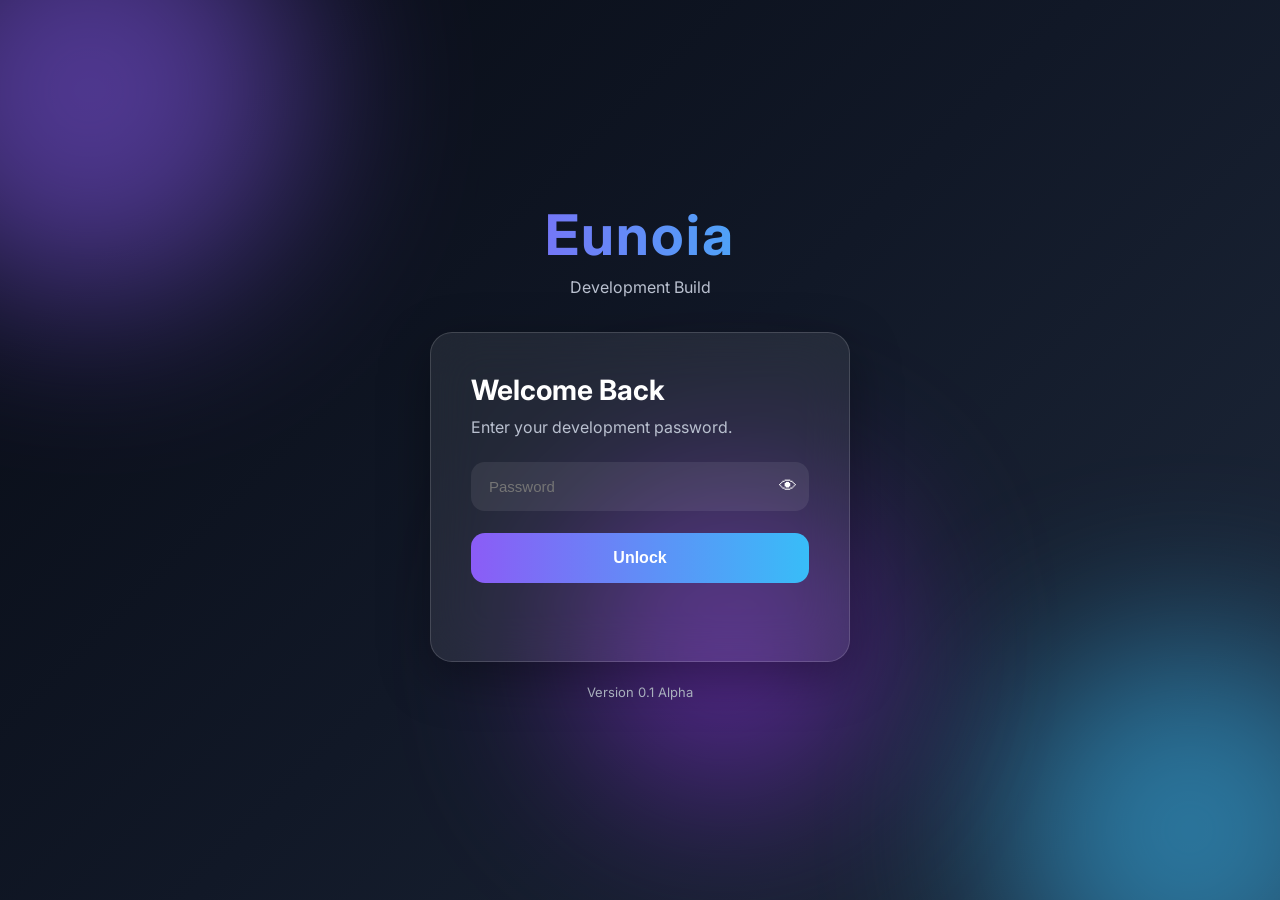
==== dashboard.html @ 5c0fa6fc "Create dashboard.html" ====
<!DOCTYPE html>
<html lang="en">

<head>

    <meta charset="UTF-8">
    <meta name="viewport" content="width=device-width, initial-scale=1.0">

    <title>Eunoia | Dashboard</title>

    <link rel="stylesheet" href="css/style.css">
    <link rel="stylesheet" href="css/dashboard.css">

    <link rel="preconnect" href="https://fonts.googleapis.com">
    <link rel="preconnect" href="https://fonts.gstatic.com" crossorigin>

    <link href="https://fonts.googleapis.com/css2?family=Inter:wght@300;400;500;600;700&display=swap" rel="stylesheet">

</head>

<body class="dashboard-body">

<div class="sidebar">

    <div class="brand">

        <h2>Eunoia</h2>
        <span>v0.1 Alpha</span>

    </div>

    <nav>

        <button class="menu-btn active">
            🏠 Dashboard
        </button>

        <details open>

            <summary>🧠 Wellness</summary>

            <button>Journal</button>
            <button>Mood Tracker</button>
            <button>Reflection</button>

        </details>

        <details>

            <summary>📈 Progress</summary>

            <button>Habits</button>
            <button>Goals</button>
            <button>Streaks</button>
            <button>Insights</button>

        </details>

        <details>

            <summary>🎨 Personalise</summary>

            <button>Themes</button>
            <button>Wallpapers</button>

        </details>

        <details>

            <summary>🛟 Safety</summary>

            <button>Grounding</button>
            <button>Resources</button>

        </details>

    </nav>

    <button id="logoutBtn" class="logout">

        Logout

    </button>

</div>

<div class="content">

    <header>

        <div>

            <h1>Good Evening 👋</h1>

            <p>
                Welcome back to Eunoia.
            </p>

        </div>

    </header>

    <section class="cards">

        <div class="card">

            <h3>😊 Today's Mood</h3>

            <h2>Calm</h2>

            <p>No mood logged today.</p>

        </div>

        <div class="card">

            <h3>📝 Journal</h3>

            <h2>0 Entries</h2>

            <p>Create your first journal entry.</p>

        </div>

        <div class="card">

            <h3>🎯 Goals</h3>

            <h2>0 Active</h2>

            <p>Add your first goal.</p>

        </div>

        <div class="card">

            <h3>🔥 Streak</h3>

            <h2>0 Days</h2>

            <p>Start your journey today.</p>

        </div>

    </section>

    <section class="large-card">

        <h2>Welcome to Eunoia</h2>

        <p>

            This dashboard is the foundation of your personal wellbeing workspace.

            Soon you'll be able to:

        </p>

        <ul>

            <li>📝 Write journal entries</li>

            <li>😊 Track moods</li>

            <li>🌱 Build healthy habits</li>

            <li>🎯 Manage goals</li>

            <li>📊 View insights</li>

            <li>⏳ Track streaks</li>

            <li>🎨 Change themes</li>

        </ul>

    </section>

</div>

<script>

if(localStorage.getItem("eunoiaUnlocked")!=="true"){

    window.location="index.html";

}

document.getElementById("logoutBtn").onclick=function(){

    localStorage.removeItem("eunoiaUnlocked");

    window.location="index.html";

}

</script>

</body>
</html>
---- css/style.css ----
/* ========================================
   EUNOIA - STYLE.CSS
   Version 0.1 Alpha
======================================== */

*{
    margin:0;
    padding:0;
    box-sizing:border-box;
}

:root{

    --bg:#070B14;
    --bg2:#111827;

    --card:rgba(255,255,255,0.08);

    --border:rgba(255,255,255,0.15);

    --text:#ffffff;
    --sub:#b9c0cf;

    --primary:#8B5CF6;
    --secondary:#38BDF8;

    --success:#22c55e;
    --danger:#ef4444;

    --radius:22px;

}

body{

    font-family:'Inter',sans-serif;

    background:linear-gradient(135deg,#070B14,#111827,#1E293B);

    color:var(--text);

    min-height:100vh;

    overflow:hidden;

    display:flex;

    justify-content:center;

    align-items:center;

    position:relative;

}

/* ==========================
   Animated Background
========================== */

.background{

    position:absolute;

    width:100%;

    height:100%;

    overflow:hidden;

}

.blob{

    position:absolute;

    border-radius:50%;

    filter:blur(90px);

    opacity:.55;

    animation:float 14s ease-in-out infinite;

}

.blob1{

    width:420px;
    height:420px;

    background:#8B5CF6;

    top:-120px;
    left:-120px;

}

.blob2{

    width:380px;
    height:380px;

    background:#38BDF8;

    bottom:-120px;
    right:-100px;

    animation-delay:3s;

}

.blob3{

    width:300px;
    height:300px;

    background:#9333EA;

    left:45%;

    top:55%;

    animation-delay:6s;

}

@keyframes float{

0%{
transform:translateY(0px) scale(1);
}

50%{
transform:translateY(-35px) scale(1.08);
}

100%{
transform:translateY(0px) scale(1);
}

}

/* ==========================
   Login Layout
========================== */

.login-container{

    width:100%;

    max-width:460px;

    padding:20px;

    position:relative;

    z-index:5;

}

.logo{

    text-align:center;

    margin-bottom:35px;

}

.logo h1{

    font-size:56px;

    font-weight:700;

    letter-spacing:2px;

    background:linear-gradient(
        90deg,
        var(--primary),
        var(--secondary)
    );

    -webkit-background-clip:text;

    -webkit-text-fill-color:transparent;

}

.logo p{

    color:var(--sub);

    margin-top:8px;

}

/* ==========================
   Card
========================== */

.login-card{

    background:var(--card);

    border:1px solid var(--border);

    backdrop-filter:blur(25px);

    border-radius:var(--radius);

    padding:40px;

    box-shadow:
        0 15px 50px rgba(0,0,0,.35);

}

.login-card h2{

    font-size:28px;

    margin-bottom:10px;

}

.subtitle{

    color:var(--sub);

    margin-bottom:25px;

}

/* ==========================
   Input
========================== */

.input-group{

    position:relative;

}

input{

    width:100%;

    padding:16px 55px 16px 18px;

    border:none;

    border-radius:14px;

    background:rgba(255,255,255,.08);

    color:white;

    font-size:15px;

    outline:none;

    transition:.3s;

}

input:focus{

    border:1px solid var(--primary);

    box-shadow:0 0 20px rgba(139,92,246,.35);

}

.toggle-password{

    position:absolute;

    right:12px;

    top:50%;

    transform:translateY(-50%);

    background:none;

    border:none;

    color:white;

    cursor:pointer;

    font-size:18px;

}

/* ==========================
   Unlock Button
========================== */

.unlock-btn{

    width:100%;

    margin-top:22px;

    padding:16px;

    border:none;

    border-radius:14px;

    cursor:pointer;

    font-size:16px;

    font-weight:600;

    color:white;

    background:linear-gradient(
        90deg,
        var(--primary),
        var(--secondary)
    );

    transition:.3s;

}

.unlock-btn:hover{

    transform:translateY(-2px);

    box-shadow:0 10px 30px rgba(56,189,248,.35);

}

/* ==========================
   Footer
========================== */

.footer{

    margin-top:22px;

    text-align:center;

    color:var(--sub);

    font-size:13px;

}

/* ==========================
   Message
========================== */

.message{

    margin-top:16px;

    text-align:center;

    min-height:22px;

    color:#ff9090;

}

/* ==========================
   Responsive
========================== */

@media(max-width:600px){

.login-card{

padding:30px 22px;

}

.logo h1{

font-size:42px;

}

}
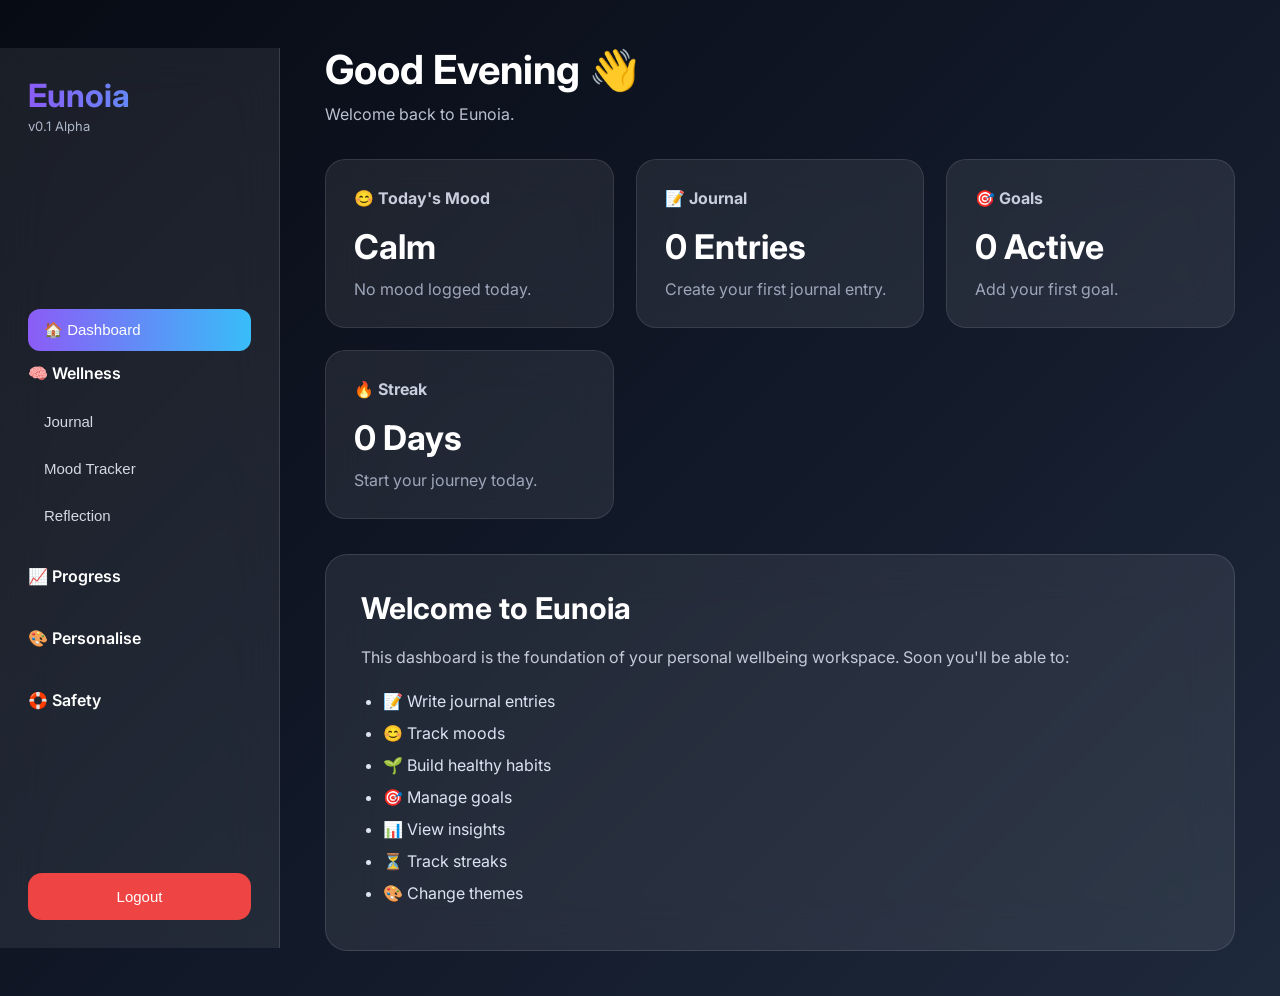
==== commit 8161b06d: "Update dashboard.html" ====
--- a/dashboard.html
+++ b/dashboard.html
@@ -193,7 +193,41 @@
     window.location="index.html";
 
 }
-
+.sidebar nav a{
+
+    display:block;
+
+    padding:12px 14px;
+
+    margin:6px 0;
+
+    border-radius:12px;
+
+    text-decoration:none;
+
+    color:#DCE3F2;
+
+    background:rgba(255,255,255,.05);
+
+    transition:.2s;
+
+}
+
+.sidebar nav a:hover{
+
+    background:rgba(255,255,255,.12);
+
+    transform:translateX(4px);
+
+}
+
+.sidebar nav a.active{
+
+    background:linear-gradient(90deg,#8B5CF6,#38BDF8);
+
+    color:white;
+
+}
 </script>
 
 </body>
--- a/css/dashboard.css
+++ b/css/dashboard.css
@@ -0,0 +1,393 @@
+/* ==========================================
+   EUNOIA
+   Dashboard Styles
+   Version 0.1 Alpha
+========================================== */
+
+.dashboard-body{
+
+    display:flex;
+
+    background:linear-gradient(135deg,#070B14,#111827,#1E293B);
+
+    overflow:hidden;
+
+}
+
+/* ==========================
+   Sidebar
+========================== */
+
+.sidebar{
+
+    width:280px;
+
+    height:100vh;
+
+    background:rgba(255,255,255,.08);
+
+    backdrop-filter:blur(24px);
+
+    border-right:1px solid rgba(255,255,255,.12);
+
+    padding:28px;
+
+    display:flex;
+
+    flex-direction:column;
+
+    justify-content:space-between;
+
+}
+
+.brand h2{
+
+    font-size:32px;
+
+    background:linear-gradient(
+        90deg,
+        #8B5CF6,
+        #38BDF8
+    );
+
+    -webkit-background-clip:text;
+
+    -webkit-text-fill-color:transparent;
+
+}
+
+.brand span{
+
+    color:#AEB7C9;
+
+    font-size:13px;
+
+}
+
+/* ==========================
+   Navigation
+========================== */
+
+nav{
+
+    margin-top:35px;
+
+}
+
+details{
+
+    margin-bottom:18px;
+
+}
+
+summary{
+
+    cursor:pointer;
+
+    color:white;
+
+    font-weight:600;
+
+    list-style:none;
+
+    padding:12px 0;
+
+}
+
+summary::-webkit-details-marker{
+
+    display:none;
+
+}
+
+.menu-btn,
+details button{
+
+    width:100%;
+
+    border:none;
+
+    background:none;
+
+    color:#D6D9E4;
+
+    padding:12px 16px;
+
+    margin-top:6px;
+
+    text-align:left;
+
+    border-radius:12px;
+
+    cursor:pointer;
+
+    transition:.25s;
+
+    font-size:15px;
+
+}
+
+.menu-btn:hover,
+details button:hover{
+
+    background:rgba(255,255,255,.10);
+
+    transform:translateX(6px);
+
+}
+
+.active{
+
+    background:linear-gradient(
+        90deg,
+        #8B5CF6,
+        #38BDF8
+    );
+
+    color:white;
+
+}
+
+/* ==========================
+   Logout
+========================== */
+
+.logout{
+
+    border:none;
+
+    background:#EF4444;
+
+    color:white;
+
+    padding:15px;
+
+    border-radius:14px;
+
+    cursor:pointer;
+
+    transition:.3s;
+
+    font-size:15px;
+
+}
+
+.logout:hover{
+
+    transform:translateY(-3px);
+
+    box-shadow:0 12px 24px rgba(239,68,68,.3);
+
+}
+
+/* ==========================
+   Content
+========================== */
+
+.content{
+
+    flex:1;
+
+    padding:45px;
+
+    overflow-y:auto;
+
+}
+
+header h1{
+
+    font-size:40px;
+
+    margin-bottom:10px;
+
+}
+
+header p{
+
+    color:#B9C0CF;
+
+}
+
+/* ==========================
+   Dashboard Cards
+========================== */
+
+.cards{
+
+    display:grid;
+
+    grid-template-columns:repeat(auto-fit,minmax(220px,1fr));
+
+    gap:22px;
+
+    margin-top:35px;
+
+}
+
+.card{
+
+    background:rgba(255,255,255,.08);
+
+    backdrop-filter:blur(22px);
+
+    border:1px solid rgba(255,255,255,.10);
+
+    border-radius:20px;
+
+    padding:28px;
+
+    transition:.3s;
+
+}
+
+.card:hover{
+
+    transform:translateY(-6px);
+
+    box-shadow:0 18px 35px rgba(0,0,0,.28);
+
+}
+
+.card h3{
+
+    color:#C8CEDD;
+
+    margin-bottom:18px;
+
+    font-size:16px;
+
+}
+
+.card h2{
+
+    font-size:34px;
+
+    margin-bottom:12px;
+
+}
+
+.card p{
+
+    color:#9EA7BA;
+
+}
+
+/* ==========================
+   Large Welcome Card
+========================== */
+
+.large-card{
+
+    margin-top:35px;
+
+    background:rgba(255,255,255,.08);
+
+    backdrop-filter:blur(24px);
+
+    border:1px solid rgba(255,255,255,.12);
+
+    border-radius:22px;
+
+    padding:35px;
+
+}
+
+.large-card h2{
+
+    margin-bottom:18px;
+
+    font-size:30px;
+
+}
+
+.large-card p{
+
+    color:#C4CAD8;
+
+    line-height:1.7;
+
+}
+
+.large-card ul{
+
+    margin-top:20px;
+
+    padding-left:22px;
+
+}
+
+.large-card li{
+
+    margin:12px 0;
+
+    color:#DCE3F2;
+
+}
+
+/* ==========================
+   Scrollbar
+========================== */
+
+::-webkit-scrollbar{
+
+    width:8px;
+
+}
+
+::-webkit-scrollbar-thumb{
+
+    background:#444F63;
+
+    border-radius:999px;
+
+}
+
+/* ==========================
+   Responsive
+========================== */
+
+@media(max-width:1000px){
+
+.sidebar{
+
+    width:220px;
+
+}
+
+.content{
+
+    padding:28px;
+
+}
+
+}
+
+@media(max-width:760px){
+
+.dashboard-body{
+
+    flex-direction:column;
+
+}
+
+.sidebar{
+
+    width:100%;
+
+    height:auto;
+
+}
+
+.cards{
+
+    grid-template-columns:1fr;
+
+}
+
+header h1{
+
+    font-size:30px;
+
+}
+
+}
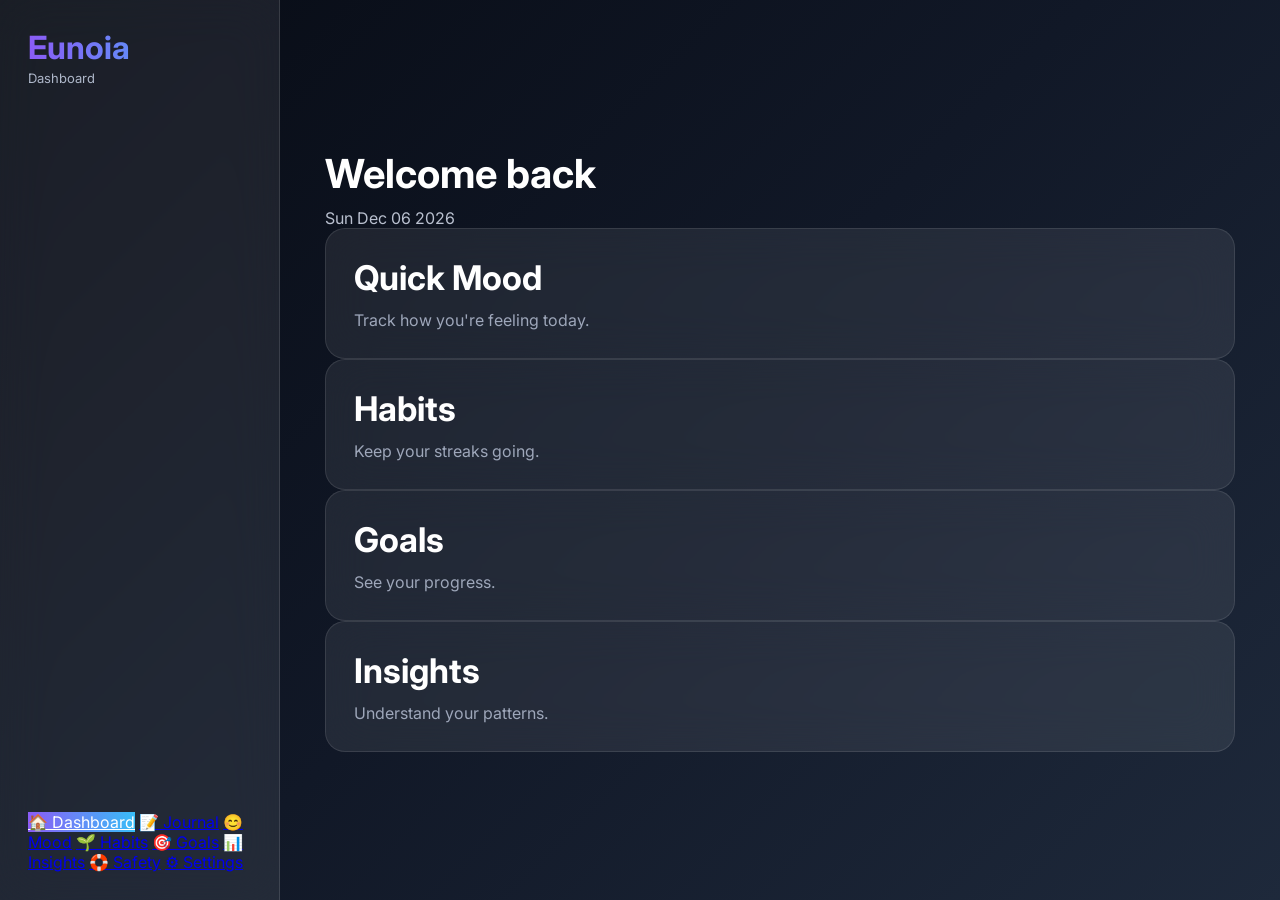
==== commit 1e66eeab: "Update dashboard.html" ====
--- a/dashboard.html
+++ b/dashboard.html
@@ -11,9 +11,6 @@
     <link rel="stylesheet" href="css/style.css">
     <link rel="stylesheet" href="css/dashboard.css">
 
-    <link rel="preconnect" href="https://fonts.googleapis.com">
-    <link rel="preconnect" href="https://fonts.gstatic.com" crossorigin>
-
     <link href="https://fonts.googleapis.com/css2?family=Inter:wght@300;400;500;600;700&display=swap" rel="stylesheet">
 
 </head>
@@ -25,62 +22,22 @@
     <div class="brand">
 
         <h2>Eunoia</h2>
-        <span>v0.1 Alpha</span>
+        <span>Dashboard</span>
 
     </div>
 
-    <nav>
+    <nav class="sidebar-nav">
 
-        <button class="menu-btn active">
-            🏠 Dashboard
-        </button>
-
-        <details open>
-
-            <summary>🧠 Wellness</summary>
-
-            <button>Journal</button>
-            <button>Mood Tracker</button>
-            <button>Reflection</button>
-
-        </details>
-
-        <details>
-
-            <summary>📈 Progress</summary>
-
-            <button>Habits</button>
-            <button>Goals</button>
-            <button>Streaks</button>
-            <button>Insights</button>
-
-        </details>
-
-        <details>
-
-            <summary>🎨 Personalise</summary>
-
-            <button>Themes</button>
-            <button>Wallpapers</button>
-
-        </details>
-
-        <details>
-
-            <summary>🛟 Safety</summary>
-
-            <button>Grounding</button>
-            <button>Resources</button>
-
-        </details>
+        <a class="active" href="dashboard.html">🏠 Dashboard</a>
+        <a href="journal.html">📝 Journal</a>
+        <a href="mood.html">😊 Mood</a>
+        <a href="habits.html">🌱 Habits</a>
+        <a href="goals.html">🎯 Goals</a>
+        <a href="insights.html">📊 Insights</a>
+        <a href="safety.html">🛟 Safety</a>
+        <a href="settings.html">⚙ Settings</a>
 
     </nav>
-
-    <button id="logoutBtn" class="logout">
-
-        Logout
-
-    </button>
 
 </div>
 
@@ -88,147 +45,42 @@
 
     <header>
 
-        <div>
-
-            <h1>Good Evening 👋</h1>
-
-            <p>
-                Welcome back to Eunoia.
-            </p>
-
-        </div>
+        <h1>Welcome back</h1>
+        <p id="currentDate"></p>
 
     </header>
 
-    <section class="cards">
+    <section class="grid">
 
         <div class="card">
-
-            <h3>😊 Today's Mood</h3>
-
-            <h2>Calm</h2>
-
-            <p>No mood logged today.</p>
-
+            <h2>Quick Mood</h2>
+            <p>Track how you're feeling today.</p>
         </div>
 
         <div class="card">
-
-            <h3>📝 Journal</h3>
-
-            <h2>0 Entries</h2>
-
-            <p>Create your first journal entry.</p>
-
+            <h2>Habits</h2>
+            <p>Keep your streaks going.</p>
         </div>
 
         <div class="card">
-
-            <h3>🎯 Goals</h3>
-
-            <h2>0 Active</h2>
-
-            <p>Add your first goal.</p>
-
+            <h2>Goals</h2>
+            <p>See your progress.</p>
         </div>
 
         <div class="card">
-
-            <h3>🔥 Streak</h3>
-
-            <h2>0 Days</h2>
-
-            <p>Start your journey today.</p>
-
+            <h2>Insights</h2>
+            <p>Understand your patterns.</p>
         </div>
-
-    </section>
-
-    <section class="large-card">
-
-        <h2>Welcome to Eunoia</h2>
-
-        <p>
-
-            This dashboard is the foundation of your personal wellbeing workspace.
-
-            Soon you'll be able to:
-
-        </p>
-
-        <ul>
-
-            <li>📝 Write journal entries</li>
-
-            <li>😊 Track moods</li>
-
-            <li>🌱 Build healthy habits</li>
-
-            <li>🎯 Manage goals</li>
-
-            <li>📊 View insights</li>
-
-            <li>⏳ Track streaks</li>
-
-            <li>🎨 Change themes</li>
-
-        </ul>
 
     </section>
 
 </div>
 
 <script>
-
-if(localStorage.getItem("eunoiaUnlocked")!=="true"){
-
-    window.location="index.html";
-
-}
-
-document.getElementById("logoutBtn").onclick=function(){
-
-    localStorage.removeItem("eunoiaUnlocked");
-
-    window.location="index.html";
-
-}
-.sidebar nav a{
-
-    display:block;
-
-    padding:12px 14px;
-
-    margin:6px 0;
-
-    border-radius:12px;
-
-    text-decoration:none;
-
-    color:#DCE3F2;
-
-    background:rgba(255,255,255,.05);
-
-    transition:.2s;
-
-}
-
-.sidebar nav a:hover{
-
-    background:rgba(255,255,255,.12);
-
-    transform:translateX(4px);
-
-}
-
-.sidebar nav a.active{
-
-    background:linear-gradient(90deg,#8B5CF6,#38BDF8);
-
-    color:white;
-
-}
+    document.getElementById("currentDate").textContent =
+        new Date().toDateString();
 </script>
 
 </body>
+
 </html>
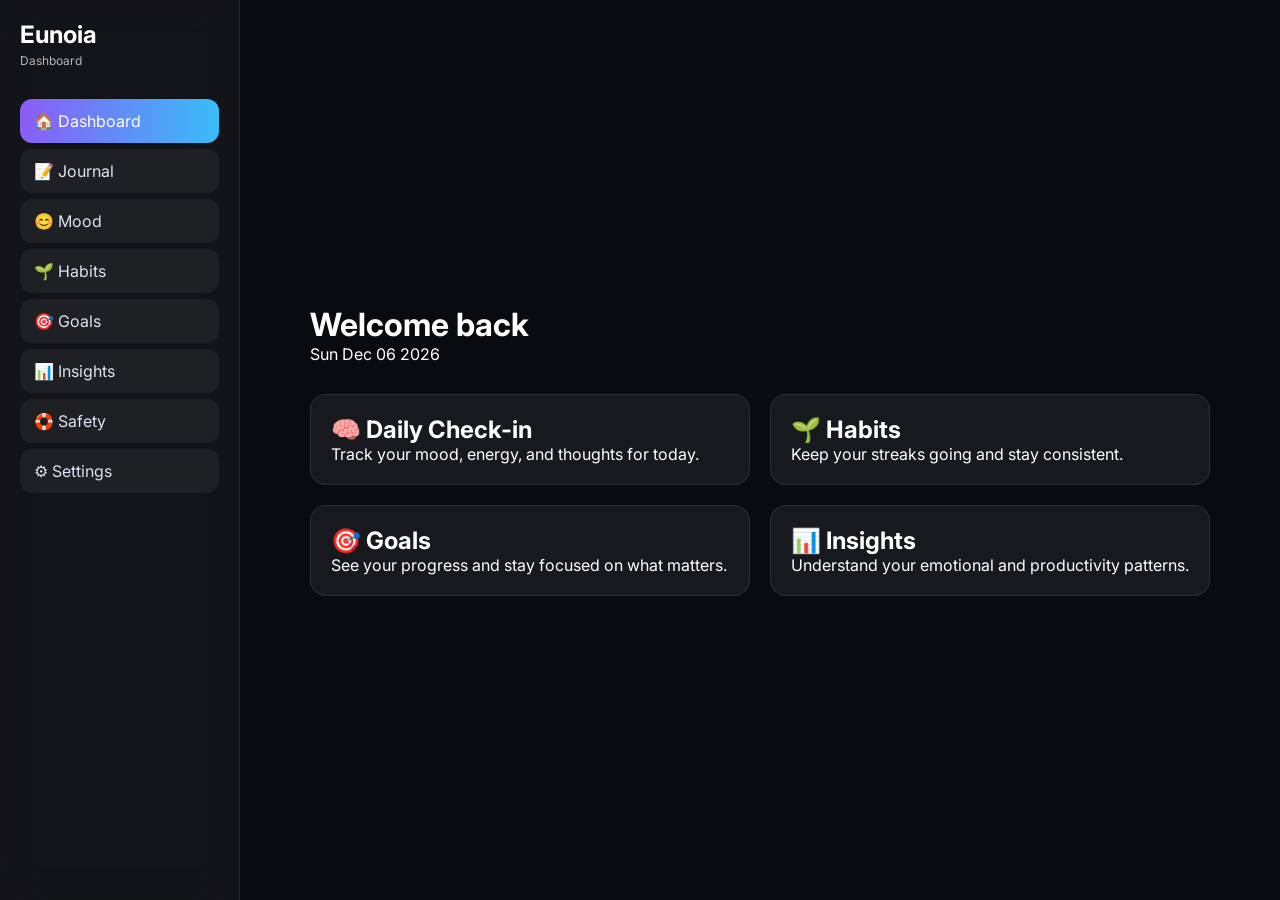
==== commit f9676ead: "Update dashboard.html" ====
--- a/dashboard.html
+++ b/dashboard.html
@@ -16,6 +16,10 @@
 </head>
 
 <body class="dashboard-body">
+
+<!-- ==========================
+     SIDEBAR
+========================== -->
 
 <div class="sidebar">
 
@@ -41,44 +45,71 @@
 
 </div>
 
+<!-- ==========================
+     MAIN CONTENT
+========================== -->
+
 <div class="content">
 
     <header>
 
         <h1>Welcome back</h1>
+
         <p id="currentDate"></p>
 
     </header>
 
+    <!-- ==========================
+         DASHBOARD GRID
+    ========================== -->
+
     <section class="grid">
 
         <div class="card">
-            <h2>Quick Mood</h2>
-            <p>Track how you're feeling today.</p>
+
+            <h2>🧠 Daily Check-in</h2>
+
+            <p>Track your mood, energy, and thoughts for today.</p>
+
         </div>
 
         <div class="card">
-            <h2>Habits</h2>
-            <p>Keep your streaks going.</p>
+
+            <h2>🌱 Habits</h2>
+
+            <p>Keep your streaks going and stay consistent.</p>
+
         </div>
 
         <div class="card">
-            <h2>Goals</h2>
-            <p>See your progress.</p>
+
+            <h2>🎯 Goals</h2>
+
+            <p>See your progress and stay focused on what matters.</p>
+
         </div>
 
         <div class="card">
-            <h2>Insights</h2>
-            <p>Understand your patterns.</p>
+
+            <h2>📊 Insights</h2>
+
+            <p>Understand your emotional and productivity patterns.</p>
+
         </div>
 
     </section>
 
 </div>
 
+<!-- ==========================
+     DATE SCRIPT
+========================== -->
+
 <script>
+
     document.getElementById("currentDate").textContent =
         new Date().toDateString();
+
 </script>
 
 </body>
--- a/css/dashboard.css
+++ b/css/dashboard.css
@@ -1,374 +1,160 @@
 /* ==========================================
-   EUNOIA
-   Dashboard Styles
-   Version 0.1 Alpha
+   EUNOIA DASHBOARD STYLES
 ========================================== */
 
-.dashboard-body{
+body{
 
-    display:flex;
+    margin:0;
 
-    background:linear-gradient(135deg,#070B14,#111827,#1E293B);
+    font-family:Inter, sans-serif;
 
-    overflow:hidden;
+    background:#0a0b10;
+
+    color:#fff;
 
 }
 
 /* ==========================
-   Sidebar
+   SIDEBAR
 ========================== */
 
 .sidebar{
 
-    width:280px;
+    position:fixed;
+
+    left:0;
+
+    top:0;
+
+    width:240px;
 
     height:100vh;
 
-    background:rgba(255,255,255,.08);
+    background:rgba(255,255,255,.04);
 
-    backdrop-filter:blur(24px);
+    backdrop-filter:blur(20px);
 
-    border-right:1px solid rgba(255,255,255,.12);
+    border-right:1px solid rgba(255,255,255,.08);
 
-    padding:28px;
-
-    display:flex;
-
-    flex-direction:column;
-
-    justify-content:space-between;
+    padding:20px;
 
 }
 
 .brand h2{
 
-    font-size:32px;
-
-    background:linear-gradient(
-        90deg,
-        #8B5CF6,
-        #38BDF8
-    );
-
-    -webkit-background-clip:text;
-
-    -webkit-text-fill-color:transparent;
+    margin:0;
 
 }
 
 .brand span{
 
+    font-size:12px;
+
     color:#AEB7C9;
-
-    font-size:13px;
 
 }
 
 /* ==========================
-   Navigation
+   NAVIGATION (FIXED CLICK ISSUE)
 ========================== */
 
-nav{
+.sidebar-nav{
 
-    margin-top:35px;
+    margin-top:30px;
 
 }
 
-details{
+.sidebar-nav a{
 
-    margin-bottom:18px;
+    display:block;
+
+    padding:12px 14px;
+
+    margin:6px 0;
+
+    border-radius:12px;
+
+    text-decoration:none;
+
+    color:#DCE3F2;
+
+    background:rgba(255,255,255,.05);
+
+    transition:.2s;
 
 }
 
-summary{
+.sidebar-nav a:hover{
 
-    cursor:pointer;
+    background:rgba(255,255,255,.12);
 
-    color:white;
-
-    font-weight:600;
-
-    list-style:none;
-
-    padding:12px 0;
+    transform:translateX(4px);
 
 }
 
-summary::-webkit-details-marker{
+.sidebar-nav a.active{
 
-    display:none;
-
-}
-
-.menu-btn,
-details button{
-
-    width:100%;
-
-    border:none;
-
-    background:none;
-
-    color:#D6D9E4;
-
-    padding:12px 16px;
-
-    margin-top:6px;
-
-    text-align:left;
-
-    border-radius:12px;
-
-    cursor:pointer;
-
-    transition:.25s;
-
-    font-size:15px;
-
-}
-
-.menu-btn:hover,
-details button:hover{
-
-    background:rgba(255,255,255,.10);
-
-    transform:translateX(6px);
-
-}
-
-.active{
-
-    background:linear-gradient(
-        90deg,
-        #8B5CF6,
-        #38BDF8
-    );
+    background:linear-gradient(90deg,#8B5CF6,#38BDF8);
 
     color:white;
 
 }
 
 /* ==========================
-   Logout
+   CONTENT AREA
 ========================== */
 
-.logout{
+.content{
 
-    border:none;
+    margin-left:240px;
 
-    background:#EF4444;
-
-    color:white;
-
-    padding:15px;
-
-    border-radius:14px;
-
-    cursor:pointer;
-
-    transition:.3s;
-
-    font-size:15px;
-
-}
-
-.logout:hover{
-
-    transform:translateY(-3px);
-
-    box-shadow:0 12px 24px rgba(239,68,68,.3);
+    padding:30px;
 
 }
 
 /* ==========================
-   Content
+   GRID CARDS
 ========================== */
 
-.content{
-
-    flex:1;
-
-    padding:45px;
-
-    overflow-y:auto;
-
-}
-
-header h1{
-
-    font-size:40px;
-
-    margin-bottom:10px;
-
-}
-
-header p{
-
-    color:#B9C0CF;
-
-}
-
-/* ==========================
-   Dashboard Cards
-========================== */
-
-.cards{
+.grid{
 
     display:grid;
 
-    grid-template-columns:repeat(auto-fit,minmax(220px,1fr));
+    grid-template-columns:repeat(2,1fr);
 
-    gap:22px;
+    gap:20px;
 
-    margin-top:35px;
+    margin-top:30px;
 
 }
 
 .card{
 
-    background:rgba(255,255,255,.08);
+    background:rgba(255,255,255,.06);
 
-    backdrop-filter:blur(22px);
+    border:1px solid rgba(255,255,255,.1);
 
-    border:1px solid rgba(255,255,255,.10);
+    padding:20px;
 
-    border-radius:20px;
+    border-radius:16px;
 
-    padding:28px;
-
-    transition:.3s;
+    transition:.2s;
 
 }
 
 .card:hover{
 
-    transform:translateY(-6px);
+    transform:translateY(-5px);
 
-    box-shadow:0 18px 35px rgba(0,0,0,.28);
-
-}
-
-.card h3{
-
-    color:#C8CEDD;
-
-    margin-bottom:18px;
-
-    font-size:16px;
-
-}
-
-.card h2{
-
-    font-size:34px;
-
-    margin-bottom:12px;
-
-}
-
-.card p{
-
-    color:#9EA7BA;
+    background:rgba(255,255,255,.09);
 
 }
 
 /* ==========================
-   Large Welcome Card
+   RESPONSIVE
 ========================== */
 
-.large-card{
-
-    margin-top:35px;
-
-    background:rgba(255,255,255,.08);
-
-    backdrop-filter:blur(24px);
-
-    border:1px solid rgba(255,255,255,.12);
-
-    border-radius:22px;
-
-    padding:35px;
-
-}
-
-.large-card h2{
-
-    margin-bottom:18px;
-
-    font-size:30px;
-
-}
-
-.large-card p{
-
-    color:#C4CAD8;
-
-    line-height:1.7;
-
-}
-
-.large-card ul{
-
-    margin-top:20px;
-
-    padding-left:22px;
-
-}
-
-.large-card li{
-
-    margin:12px 0;
-
-    color:#DCE3F2;
-
-}
-
-/* ==========================
-   Scrollbar
-========================== */
-
-::-webkit-scrollbar{
-
-    width:8px;
-
-}
-
-::-webkit-scrollbar-thumb{
-
-    background:#444F63;
-
-    border-radius:999px;
-
-}
-
-/* ==========================
-   Responsive
-========================== */
-
-@media(max-width:1000px){
-
-.sidebar{
-
-    width:220px;
-
-}
-
-.content{
-
-    padding:28px;
-
-}
-
-}
-
-@media(max-width:760px){
-
-.dashboard-body{
-
-    flex-direction:column;
-
-}
+@media(max-width:900px){
 
 .sidebar{
 
@@ -376,18 +162,20 @@
 
     height:auto;
 
+    position:relative;
+
 }
 
-.cards{
+.content{
+
+    margin-left:0;
+
+}
+
+.grid{
 
     grid-template-columns:1fr;
 
 }
 
-header h1{
-
-    font-size:30px;
-
 }
-
-}
